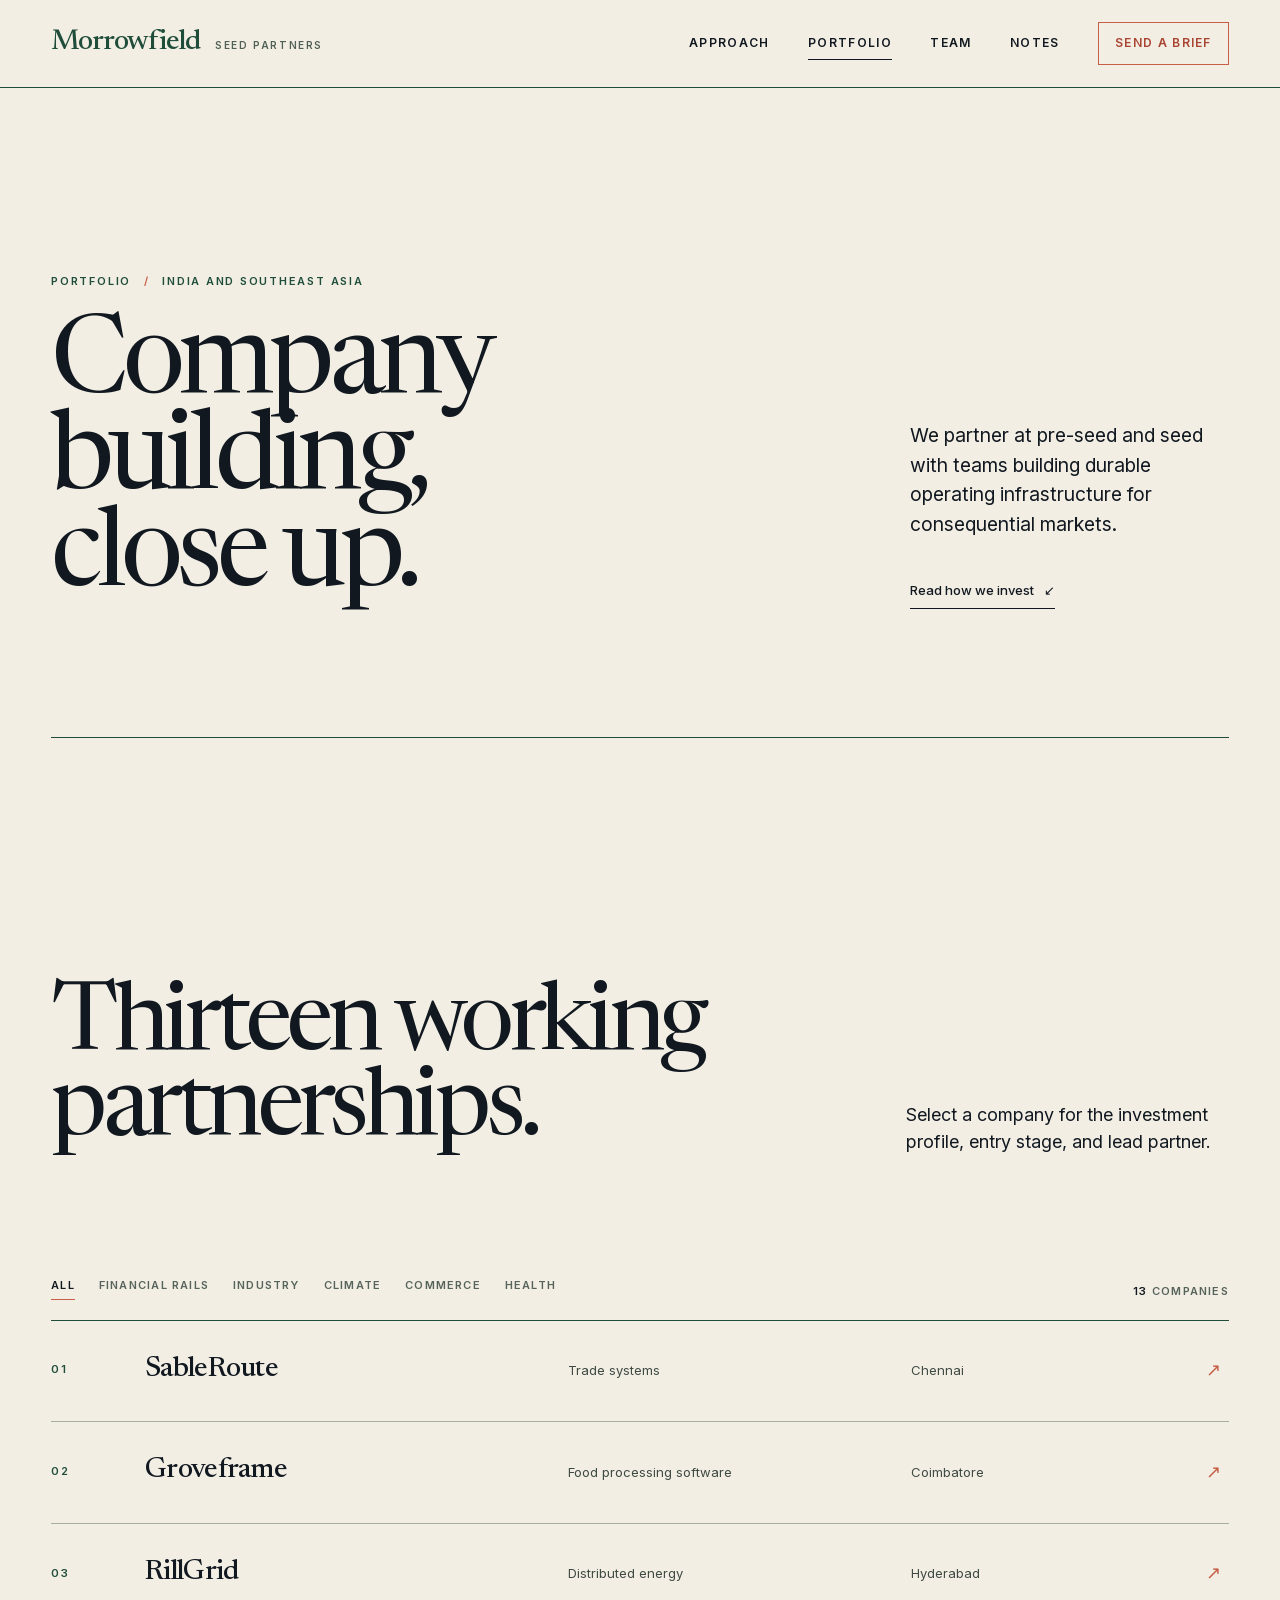
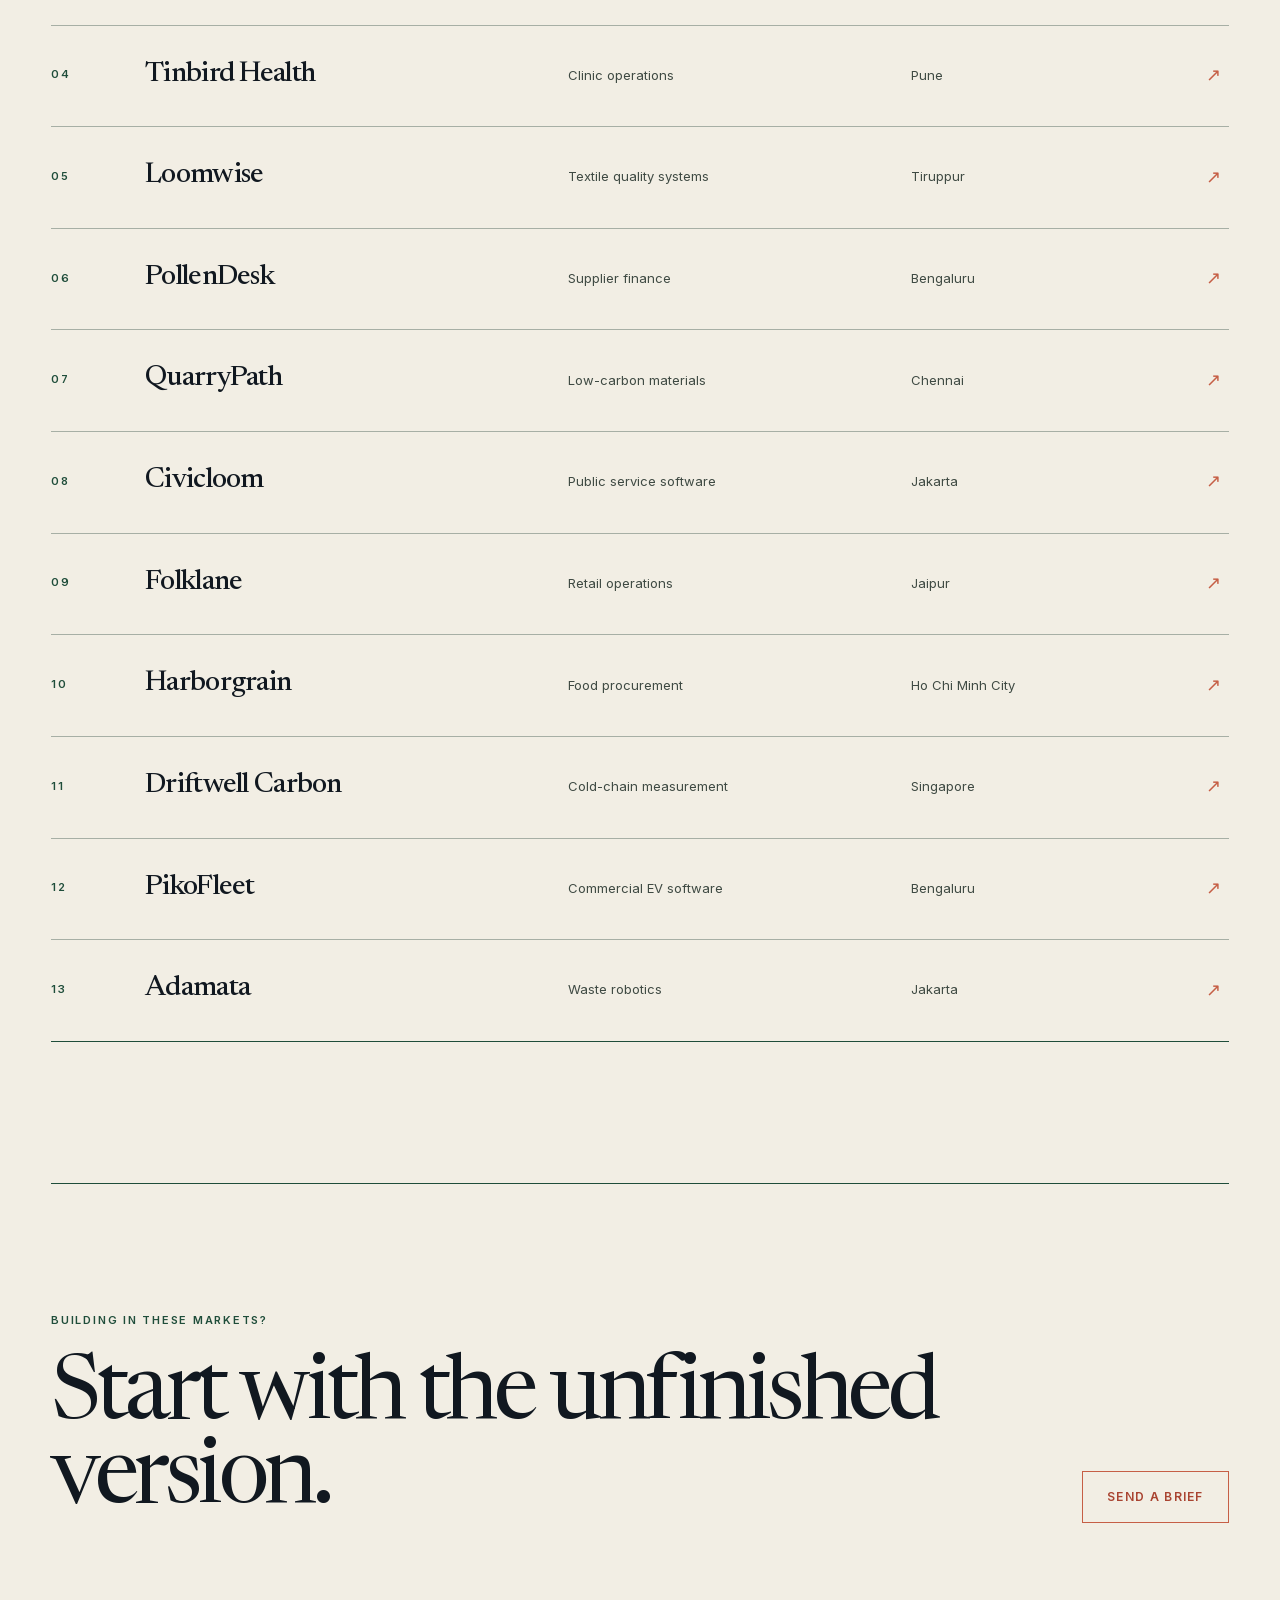
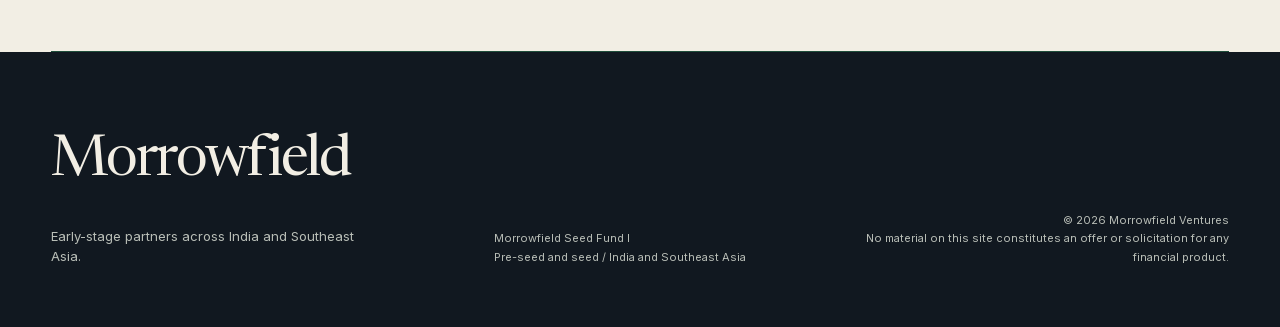
==== portfolio.html @ 4eeafbf9 "Add portfolio directory and working contact flow" ====
<!DOCTYPE html>
<html lang="en">
<head>
  <meta charset="utf-8">
  <meta name="viewport" content="width=device-width, initial-scale=1">
  <meta name="description" content="Meet the companies Morrowfield Ventures partners with across India and Southeast Asia.">
  <meta name="theme-color" content="#f2eee4">
  <meta property="og:title" content="Portfolio / Morrowfield Ventures">
  <meta property="og:description" content="Practical technology companies across India and Southeast Asia.">
  <meta property="og:type" content="website">
  <meta property="og:url" content="https://harrrshall.github.io/morrowfield-ventures/portfolio.html">
  <link rel="canonical" href="https://harrrshall.github.io/morrowfield-ventures/portfolio.html">
  <title>Portfolio / Morrowfield Ventures</title>
  <link rel="icon" href="assets/favicon.svg" type="image/svg+xml">
  <link rel="preload" href="assets/fonts/newsreader-latin.woff2" as="font" type="font/woff2" crossorigin>
  <link rel="preload" href="assets/fonts/inter-latin.woff2" as="font" type="font/woff2" crossorigin>
  <script>document.documentElement.classList.add('js')</script>
  <link rel="stylesheet" href="styles.css">
</head>
<body class="portfolio-page">
  <a class="skip-link" href="#main-content">Skip to content</a>

  <header class="site-header" id="top">
    <a class="brand" href="index.html" aria-label="Morrowfield Ventures, home">
      <span class="brand-name">Morrowfield</span>
      <span class="brand-meta">Seed Partners</span>
    </a>

    <button class="menu-button" type="button" aria-expanded="false" aria-controls="site-nav">
      <span>Menu</span>
      <span class="menu-glyph" aria-hidden="true"><i></i><i></i></span>
    </button>

    <nav class="site-nav" id="site-nav" aria-label="Primary navigation">
      <a href="index.html#approach">Approach</a>
      <a href="portfolio.html" aria-current="page">Portfolio</a>
      <a href="index.html#team">Team</a>
      <a href="index.html#notes">Notes</a>
      <a class="nav-contact" href="index.html#contact">Send a brief</a>
    </nav>
  </header>

  <main id="main-content">
    <section class="portfolio-page-hero" aria-labelledby="portfolio-page-title">
      <div class="portfolio-page-title reveal">
        <p class="eyebrow">Portfolio <span>/</span> India and Southeast Asia</p>
        <h1 id="portfolio-page-title">Company building,<br>close up.</h1>
      </div>
      <div class="portfolio-page-intro reveal">
        <p>We partner at pre-seed and seed with teams building durable operating infrastructure for consequential markets.</p>
        <a class="text-link" href="index.html#approach">Read how we invest <span aria-hidden="true">↙</span></a>
      </div>
    </section>

    <section class="section portfolio portfolio-directory" id="portfolio" aria-labelledby="directory-title">
      <div class="section-index reveal">
        <span>01</span>
        <span>Directory</span>
      </div>

      <div class="portfolio-heading reveal">
        <h2 id="directory-title">Thirteen working partnerships.</h2>
        <p>Select a company for the investment profile, entry stage, and lead partner.</p>
      </div>

      <div class="portfolio-tools reveal">
        <div class="filters" role="group" aria-label="Filter portfolio by sector">
          <button class="filter-button active" type="button" data-filter="all" aria-pressed="true">All</button>
          <button class="filter-button" type="button" data-filter="financial" aria-pressed="false">Financial rails</button>
          <button class="filter-button" type="button" data-filter="industry" aria-pressed="false">Industry</button>
          <button class="filter-button" type="button" data-filter="climate" aria-pressed="false">Climate</button>
          <button class="filter-button" type="button" data-filter="commerce" aria-pressed="false">Commerce</button>
          <button class="filter-button" type="button" data-filter="health" aria-pressed="false">Health</button>
        </div>
        <p class="portfolio-count" aria-live="polite"><span>13</span> companies</p>
      </div>

      <div class="portfolio-ledger">
        <button class="portfolio-row reveal" type="button" data-sector="financial" data-project="sableroute">
          <span class="portfolio-number">01</span><strong>SableRoute</strong><span>Trade systems</span><span>Chennai</span><span aria-hidden="true">↗</span>
        </button>
        <button class="portfolio-row reveal" type="button" data-sector="industry" data-project="groveframe">
          <span class="portfolio-number">02</span><strong>Groveframe</strong><span>Food processing software</span><span>Coimbatore</span><span aria-hidden="true">↗</span>
        </button>
        <button class="portfolio-row reveal" type="button" data-sector="climate" data-project="rillgrid">
          <span class="portfolio-number">03</span><strong>RillGrid</strong><span>Distributed energy</span><span>Hyderabad</span><span aria-hidden="true">↗</span>
        </button>
        <button class="portfolio-row reveal" type="button" data-sector="health" data-project="tinbird">
          <span class="portfolio-number">04</span><strong>Tinbird Health</strong><span>Clinic operations</span><span>Pune</span><span aria-hidden="true">↗</span>
        </button>
        <button class="portfolio-row reveal" type="button" data-sector="industry" data-project="loomwise">
          <span class="portfolio-number">05</span><strong>Loomwise</strong><span>Textile quality systems</span><span>Tiruppur</span><span aria-hidden="true">↗</span>
        </button>
        <button class="portfolio-row reveal" type="button" data-sector="financial" data-project="pollendesk">
          <span class="portfolio-number">06</span><strong>PollenDesk</strong><span>Supplier finance</span><span>Bengaluru</span><span aria-hidden="true">↗</span>
        </button>
        <button class="portfolio-row reveal" type="button" data-sector="climate" data-project="quarrypath">
          <span class="portfolio-number">07</span><strong>QuarryPath</strong><span>Low-carbon materials</span><span>Chennai</span><span aria-hidden="true">↗</span>
        </button>
        <button class="portfolio-row reveal" type="button" data-sector="industry" data-project="civicloom">
          <span class="portfolio-number">08</span><strong>Civicloom</strong><span>Public service software</span><span>Jakarta</span><span aria-hidden="true">↗</span>
        </button>
        <button class="portfolio-row reveal" type="button" data-sector="commerce" data-project="folklane">
          <span class="portfolio-number">09</span><strong>Folklane</strong><span>Retail operations</span><span>Jaipur</span><span aria-hidden="true">↗</span>
        </button>
        <button class="portfolio-row reveal" type="button" data-sector="commerce" data-project="harborgrain">
          <span class="portfolio-number">10</span><strong>Harborgrain</strong><span>Food procurement</span><span>Ho Chi Minh City</span><span aria-hidden="true">↗</span>
        </button>
        <button class="portfolio-row reveal" type="button" data-sector="climate" data-project="driftwell">
          <span class="portfolio-number">11</span><strong>Driftwell Carbon</strong><span>Cold-chain measurement</span><span>Singapore</span><span aria-hidden="true">↗</span>
        </button>
        <button class="portfolio-row reveal" type="button" data-sector="industry" data-project="pikofleet">
          <span class="portfolio-number">12</span><strong>PikoFleet</strong><span>Commercial EV software</span><span>Bengaluru</span><span aria-hidden="true">↗</span>
        </button>
        <button class="portfolio-row reveal" type="button" data-sector="climate" data-project="adamata">
          <span class="portfolio-number">13</span><strong>Adamata</strong><span>Waste robotics</span><span>Jakarta</span><span aria-hidden="true">↗</span>
        </button>
      </div>
    </section>

    <section class="portfolio-page-contact" aria-labelledby="portfolio-contact-title">
      <p class="overline reveal">Building in these markets?</p>
      <div class="portfolio-page-contact-row reveal">
        <h2 id="portfolio-contact-title">Start with the unfinished version.</h2>
        <a class="button button-primary" href="index.html#contact">Send a brief</a>
      </div>
    </section>
  </main>

  <footer class="site-footer">
    <div class="footer-brand">
      <span>Morrowfield</span>
      <p>Early-stage partners across India and Southeast Asia.</p>
    </div>
    <div class="footer-meta">
      <p>Morrowfield Seed Fund I</p>
      <p>Pre-seed and seed / India and Southeast Asia</p>
    </div>
    <div class="footer-legal">
      <p>© <span id="current-year">2026</span> Morrowfield Ventures</p>
      <p>No material on this site constitutes an offer or solicitation for any financial product.</p>
    </div>
  </footer>

  <dialog class="detail-dialog" id="portfolio-dialog" aria-labelledby="dialog-company">
    <div class="dialog-bar">
      <span id="dialog-index">01</span>
      <button class="dialog-close" type="button" aria-label="Close portfolio detail">Close ×</button>
    </div>
    <div class="dialog-body">
      <p class="overline" id="dialog-sector">Trade systems</p>
      <h2 id="dialog-company">SableRoute</h2>
      <p class="dialog-description" id="dialog-description"></p>
      <dl class="dialog-facts">
        <div><dt>Base</dt><dd id="dialog-base"></dd></div>
        <div><dt>First invested</dt><dd id="dialog-year"></dd></div>
        <div><dt>Entry stage</dt><dd id="dialog-stage"></dd></div>
        <div><dt>Partner</dt><dd id="dialog-partner"></dd></div>
      </dl>
      <div class="dialog-actions">
        <a class="button button-secondary" id="dialog-company-link" href="https://www.adamata.co/" target="_blank" rel="noopener" hidden>Visit company website ↗</a>
      </div>
    </div>
  </dialog>

  <script src="script.js"></script>
</body>
</html>
---- styles.css ----
@font-face {
  font-family: "Newsreader";
  src: url("assets/fonts/newsreader-latin.woff2") format("woff2");
  font-style: normal;
  font-weight: 200 800;
  font-display: swap;
}

@font-face {
  font-family: "Inter";
  src: url("assets/fonts/inter-latin.woff2") format("woff2");
  font-style: normal;
  font-weight: 100 900;
  font-display: swap;
}

*,
*::before,
*::after {
  box-sizing: border-box;
}

html {
  scroll-behavior: smooth;
  scroll-padding-top: 98px;
}

body {
  margin: 0;
  overflow-x: hidden;
  background: #f2eee4;
  color: #111820;
  font-family: "Inter", "Helvetica Neue", Arial, sans-serif;
  font-size: 16px;
  line-height: 1.55;
  text-rendering: optimizeLegibility;
  -webkit-font-smoothing: antialiased;
}

body.menu-open {
  overflow: hidden;
}

button,
input,
select,
textarea {
  color: inherit;
  font: inherit;
}

button,
a {
  -webkit-tap-highlight-color: transparent;
}

button {
  border: 0;
}

a {
  color: inherit;
}

img {
  display: block;
  max-width: 100%;
}

figure,
blockquote,
dl,
dd,
p,
h1,
h2,
h3 {
  margin: 0;
}

address {
  font-style: normal;
}

::selection {
  background: #c65f46;
  color: #fffdf7;
}

:focus-visible {
  outline: 2px solid #c65f46;
  outline-offset: 5px;
}

.skip-link {
  position: fixed;
  top: 14px;
  left: 14px;
  z-index: 100;
  padding: 10px 14px;
  background: #111820;
  color: #fffdf7;
  font-size: 13px;
  transform: translateY(-160%);
}

.skip-link:focus {
  transform: translateY(0);
}

.site-header {
  position: sticky;
  top: 0;
  z-index: 30;
  display: flex;
  align-items: center;
  justify-content: space-between;
  min-height: 88px;
  padding: 18px clamp(22px, 4vw, 68px);
  border-bottom: 1px solid #1f4d3a;
  background: #f2eee4;
}

.brand {
  display: inline-flex;
  align-items: baseline;
  gap: 15px;
  text-decoration: none;
}

.brand-name {
  color: #1f4d3a;
  font-family: "Newsreader", Georgia, serif;
  font-size: clamp(25px, 2.25vw, 38px);
  font-weight: 500;
  letter-spacing: -0.035em;
  line-height: 1;
}

.brand-meta {
  color: #516056;
  font-size: 10px;
  font-weight: 600;
  letter-spacing: 0.16em;
  text-transform: uppercase;
}

.site-nav {
  display: flex;
  align-items: center;
  gap: clamp(22px, 3vw, 50px);
}

.site-nav a {
  position: relative;
  padding: 8px 0;
  font-size: 12px;
  font-weight: 600;
  letter-spacing: 0.11em;
  text-decoration: none;
  text-transform: uppercase;
}

.site-nav a::after {
  position: absolute;
  right: 0;
  bottom: 1px;
  left: 0;
  height: 1px;
  background: currentColor;
  content: "";
  transform: scaleX(0);
  transform-origin: right;
  transition: transform 240ms ease;
}

.site-nav a:hover::after,
.site-nav a.active::after,
.site-nav a[aria-current="page"]::after {
  transform: scaleX(1);
  transform-origin: left;
}

.site-nav .nav-contact {
  padding: 11px 16px;
  border: 1px solid #c65f46;
  color: #a94431;
}

.site-nav .nav-contact::after {
  display: none;
}

.site-nav .nav-contact:hover {
  background: #c65f46;
  color: #fffdf7;
}

.menu-button {
  display: none;
  align-items: center;
  gap: 12px;
  padding: 8px 0;
  background: transparent;
  font-size: 11px;
  font-weight: 600;
  letter-spacing: 0.12em;
  text-transform: uppercase;
}

.menu-glyph {
  display: grid;
  gap: 5px;
  width: 24px;
}

.menu-glyph i {
  display: block;
  height: 1px;
  background: #111820;
  transition: transform 200ms ease;
}

main,
.site-footer {
  padding-right: clamp(22px, 4vw, 68px);
  padding-left: clamp(22px, 4vw, 68px);
}

.hero {
  display: grid;
  grid-template-columns: minmax(0, 1.7fr) minmax(290px, 0.7fr);
  gap: 54px clamp(50px, 8vw, 130px);
  padding-top: clamp(70px, 9vw, 145px);
  padding-bottom: clamp(70px, 9vw, 145px);
}

.eyebrow,
.overline {
  color: #1f4d3a;
  font-size: 11px;
  font-weight: 600;
  letter-spacing: 0.16em;
  text-transform: uppercase;
}

.eyebrow span {
  padding: 0 8px;
  color: #c65f46;
}

.hero h1 {
  max-width: 990px;
  margin-top: 28px;
  font-family: "Newsreader", Georgia, serif;
  font-size: clamp(62px, 8.15vw, 132px);
  font-weight: 400;
  letter-spacing: -0.052em;
  line-height: 0.88;
}

.hero-intro {
  max-width: 620px;
  margin-top: 38px;
  font-size: clamp(18px, 1.6vw, 25px);
  line-height: 1.43;
}

.hero-actions {
  display: flex;
  align-items: center;
  gap: 30px;
  margin-top: 42px;
}

.button {
  display: inline-flex;
  min-height: 52px;
  align-items: center;
  justify-content: center;
  padding: 0 24px;
  border: 1px solid #c65f46;
  border-radius: 0;
  background: transparent;
  cursor: pointer;
  font-size: 12px;
  font-weight: 600;
  letter-spacing: 0.11em;
  text-decoration: none;
  text-transform: uppercase;
  transition: background-color 180ms ease, color 180ms ease;
}

.button-primary {
  color: #a94431;
}

.button-primary:hover {
  background: #c65f46;
  color: #fffdf7;
}

.button-secondary {
  border-color: #1f4d3a;
  color: #1f4d3a;
}

.button-secondary:hover {
  background: #1f4d3a;
  color: #fffdf7;
}

.text-link {
  display: inline-flex;
  align-items: center;
  gap: 10px;
  padding: 8px 0;
  border-bottom: 1px solid #111820;
  font-size: 13px;
  font-weight: 500;
  text-decoration: none;
}

.text-link span {
  transition: transform 180ms ease;
}

.text-link:hover span {
  transform: translate(3px, 3px);
}

.hero-facts {
  align-self: stretch;
  padding-left: clamp(26px, 3vw, 50px);
  border-left: 1px solid #76887c;
}

.hero-facts dl {
  display: grid;
  height: 100%;
  min-height: 450px;
}

.hero-facts dl div {
  display: flex;
  flex-direction: column;
  justify-content: center;
  border-bottom: 1px solid #a7afa5;
}

.hero-facts dl div:last-child {
  border-bottom: 0;
}

.hero-facts dt {
  margin-bottom: 12px;
  color: #1f4d3a;
  font-size: 10px;
  font-weight: 600;
  letter-spacing: 0.15em;
  text-transform: uppercase;
}

.hero-facts dd {
  font-size: clamp(18px, 1.4vw, 23px);
  line-height: 1.3;
}

.hero-image {
  grid-column: 1 / -1;
  margin-top: clamp(15px, 3vw, 52px);
}

.hero-image img {
  width: 100%;
  aspect-ratio: 1.885 / 1;
  filter: contrast(1.03);
  object-fit: cover;
}

.hero-image figcaption {
  display: grid;
  grid-template-columns: 1fr 1fr 1fr;
  padding-top: 13px;
  color: #516056;
  font-size: 10px;
  font-weight: 600;
  letter-spacing: 0.13em;
  text-transform: uppercase;
}

.hero-image figcaption span:nth-child(2) {
  text-align: center;
}

.hero-image figcaption span:last-child {
  text-align: right;
}

.fund-strip {
  display: grid;
  grid-template-columns: repeat(4, 1fr);
  border-top: 1px solid #1f4d3a;
  border-bottom: 1px solid #1f4d3a;
}

.stat {
  display: flex;
  min-height: 180px;
  flex-direction: column;
  justify-content: space-between;
  padding: 27px clamp(18px, 2vw, 34px);
  border-right: 1px solid #76887c;
}

.stat:first-child {
  padding-left: 0;
}

.stat:last-child {
  border-right: 0;
}

.stat span {
  color: #516056;
  font-size: 10px;
  font-weight: 600;
  letter-spacing: 0.14em;
  text-transform: uppercase;
}

.stat strong {
  font-family: "Newsreader", Georgia, serif;
  font-size: clamp(38px, 4.2vw, 68px);
  font-weight: 400;
  letter-spacing: -0.04em;
  line-height: 1;
}

.section {
  padding-top: clamp(100px, 11vw, 180px);
  padding-bottom: clamp(100px, 11vw, 180px);
  border-bottom: 1px solid #1f4d3a;
}

.section-index {
  display: grid;
  grid-template-columns: 80px 1fr;
  margin-bottom: clamp(60px, 8vw, 125px);
  color: #1f4d3a;
  font-size: 11px;
  font-weight: 600;
  letter-spacing: 0.16em;
  text-transform: uppercase;
}

.section-heading {
  display: grid;
  grid-template-columns: minmax(0, 1.35fr) minmax(300px, 0.65fr);
  gap: clamp(45px, 8vw, 140px);
}

.section h2 {
  font-family: "Newsreader", Georgia, serif;
  font-size: clamp(54px, 7.3vw, 116px);
  font-weight: 400;
  letter-spacing: -0.05em;
  line-height: 0.91;
}

.section-intro {
  align-self: end;
  max-width: 560px;
  font-size: clamp(17px, 1.5vw, 23px);
  line-height: 1.5;
}

.section-intro p + p {
  margin-top: 24px;
}

.principles {
  display: grid;
  grid-template-columns: repeat(3, 1fr);
  margin-top: clamp(90px, 10vw, 160px);
  border-top: 1px solid #1f4d3a;
}

.principle {
  min-height: 340px;
  padding: 30px clamp(22px, 2.5vw, 42px) 38px;
  border-right: 1px solid #76887c;
}

.principle:first-child {
  padding-left: 0;
}

.principle:last-child {
  border-right: 0;
}

.principle-number {
  color: #c65f46;
  font-family: "Newsreader", Georgia, serif;
  font-size: 32px;
}

.principle h3 {
  margin-top: 80px;
  font-family: "Newsreader", Georgia, serif;
  font-size: clamp(30px, 2.9vw, 47px);
  font-weight: 400;
  letter-spacing: -0.035em;
}

.principle p {
  max-width: 390px;
  margin-top: 20px;
  color: #3f4a43;
  font-size: 15px;
}

.process-wrap {
  display: grid;
  grid-template-columns: minmax(240px, 0.48fr) minmax(0, 1.52fr);
  gap: clamp(45px, 8vw, 140px);
  margin-top: clamp(90px, 10vw, 160px);
}

.process-heading {
  max-width: 330px;
}

.process-heading > p:last-child {
  margin-top: 20px;
  color: #3f4a43;
}

.process-list {
  margin: 0;
  padding: 0;
  list-style: none;
}

.process-list li {
  display: grid;
  grid-template-columns: 55px 0.8fr 1.2fr;
  gap: 20px;
  align-items: baseline;
  padding: 22px 0 25px;
  border-top: 1px solid #76887c;
}

.process-list li:last-child {
  border-bottom: 1px solid #76887c;
}

.process-list li > span {
  color: #c65f46;
  font-size: 11px;
  font-weight: 600;
  letter-spacing: 0.12em;
}

.process-list strong {
  font-size: 15px;
  font-weight: 600;
}

.process-list p {
  color: #3f4a43;
  font-size: 14px;
}

.portfolio-heading,
.notes-heading,
.contact-heading,
.team-heading {
  display: grid;
  grid-template-columns: minmax(0, 1.4fr) minmax(290px, 0.6fr);
  gap: clamp(45px, 8vw, 140px);
}

.portfolio-heading p,
.notes-heading p,
.contact-heading p,
.team-heading p {
  align-self: end;
  max-width: 520px;
  font-size: clamp(17px, 1.4vw, 22px);
  line-height: 1.5;
}

.portfolio-heading-copy {
  align-self: end;
}

.portfolio-heading-copy .text-link {
  width: fit-content;
  margin-top: 24px;
}

.portfolio-tools {
  display: flex;
  align-items: flex-end;
  justify-content: space-between;
  gap: 40px;
  margin-top: clamp(80px, 9vw, 140px);
  padding-bottom: 20px;
  border-bottom: 1px solid #1f4d3a;
}

.filters {
  display: flex;
  flex-wrap: wrap;
  gap: 10px 24px;
}

.filter-button {
  position: relative;
  padding: 6px 0;
  background: transparent;
  color: #56635a;
  cursor: pointer;
  font-size: 11px;
  font-weight: 600;
  letter-spacing: 0.11em;
  text-transform: uppercase;
}

.filter-button::after {
  position: absolute;
  right: 0;
  bottom: 0;
  left: 0;
  height: 1px;
  background: #c65f46;
  content: "";
  transform: scaleX(0);
  transition: transform 180ms ease;
}

.filter-button:hover,
.filter-button.active {
  color: #111820;
}

.filter-button.active::after {
  transform: scaleX(1);
}

.portfolio-count {
  flex: 0 0 auto;
  color: #56635a;
  font-size: 11px;
  font-weight: 600;
  letter-spacing: 0.11em;
  text-transform: uppercase;
}

.portfolio-count span {
  color: #111820;
}

.portfolio-ledger {
  border-bottom: 1px solid #1f4d3a;
}

.portfolio-row {
  display: grid;
  width: 100%;
  grid-template-columns: 70px 1.25fr 1fr 0.8fr 30px;
  gap: 24px;
  align-items: center;
  padding: 27px 8px 29px 0;
  border-bottom: 1px solid #a7afa5;
  background: transparent;
  cursor: pointer;
  text-align: left;
  transition: background-color 160ms ease, padding 160ms ease;
}

.portfolio-row:last-child {
  border-bottom: 0;
}

.portfolio-row:hover {
  padding-right: 18px;
  padding-left: 18px;
  background: #e7e1d5;
}

.portfolio-row[hidden] {
  display: none;
}

.portfolio-number {
  color: #1f4d3a;
  font-size: 11px;
  font-weight: 600;
  letter-spacing: 0.13em;
}

.portfolio-row strong {
  font-family: "Newsreader", Georgia, serif;
  font-size: clamp(25px, 2.25vw, 36px);
  font-weight: 500;
  letter-spacing: -0.025em;
}

.portfolio-row > span:not(.portfolio-number) {
  color: #3f4a43;
  font-size: 13px;
}

.portfolio-row > span:last-child {
  color: #c65f46;
  font-size: 18px;
  text-align: right;
}

.portfolio-support {
  display: grid;
  grid-template-columns: minmax(250px, 0.55fr) minmax(0, 1.45fr);
  gap: clamp(45px, 8vw, 140px);
  margin-top: clamp(90px, 10vw, 160px);
  padding-top: 28px;
  border-top: 1px solid #1f4d3a;
}

.portfolio-support-heading h3 {
  max-width: 520px;
  margin-top: 22px;
  font-family: "Newsreader", Georgia, serif;
  font-size: clamp(32px, 3.5vw, 55px);
  font-weight: 400;
  letter-spacing: -0.04em;
  line-height: 1.04;
}

.portfolio-support-list {
  border-top: 1px solid #76887c;
}

.portfolio-support-list > div {
  display: grid;
  grid-template-columns: minmax(120px, 0.35fr) minmax(0, 1.65fr);
  gap: 30px;
  padding: 21px 0 24px;
  border-bottom: 1px solid #a7afa5;
}

.portfolio-support-list dt {
  color: #1f4d3a;
  font-size: 10px;
  font-weight: 600;
  letter-spacing: 0.12em;
  text-transform: uppercase;
}

.portfolio-support-list dd {
  color: #56635a;
  font-size: 15px;
}

.portfolio-page-hero {
  display: grid;
  grid-template-columns: minmax(0, 1.4fr) minmax(300px, 0.6fr);
  gap: clamp(50px, 9vw, 150px);
  align-items: end;
  min-height: 650px;
  padding-top: clamp(90px, 10vw, 160px);
  padding-bottom: clamp(90px, 10vw, 160px);
  border-bottom: 1px solid #1f4d3a;
}

.portfolio-page-hero h1 {
  margin-top: 28px;
  font-family: "Newsreader", Georgia, serif;
  font-size: clamp(68px, 8.5vw, 134px);
  font-weight: 400;
  letter-spacing: -0.052em;
  line-height: 0.89;
}

.portfolio-page-intro {
  max-width: 500px;
  font-size: clamp(18px, 1.5vw, 23px);
}

.portfolio-page-intro .text-link {
  width: fit-content;
  margin-top: 32px;
  font-size: 13px;
}

.portfolio-directory {
  padding-top: clamp(90px, 10vw, 155px);
}

.portfolio-page-contact {
  padding-top: clamp(90px, 10vw, 150px);
  padding-bottom: clamp(90px, 10vw, 150px);
  border-bottom: 1px solid #1f4d3a;
}

.portfolio-page-contact-row {
  display: flex;
  align-items: flex-end;
  justify-content: space-between;
  gap: 50px;
  margin-top: 26px;
}

.portfolio-page-contact h2 {
  max-width: 900px;
  font-family: "Newsreader", Georgia, serif;
  font-size: clamp(52px, 7vw, 108px);
  font-weight: 400;
  letter-spacing: -0.05em;
  line-height: 0.94;
}

.team-heading h2 {
  color: #f2eee4;
}

.team {
  margin-right: calc(0px - clamp(22px, 4vw, 68px));
  margin-left: calc(0px - clamp(22px, 4vw, 68px));
  padding-right: clamp(22px, 4vw, 68px);
  padding-left: clamp(22px, 4vw, 68px);
  background: #1f4d3a;
  color: #f2eee4;
}

.team .section-index,
.team .overline {
  color: #d7d8c9;
}

.team-heading p {
  color: #d7d8c9;
}

.team-grid {
  display: grid;
  grid-template-columns: repeat(3, 1fr);
  gap: clamp(24px, 3.5vw, 60px);
  margin-top: clamp(90px, 10vw, 160px);
}

.person:nth-child(2) {
  margin-top: 90px;
}

.person:nth-child(3) {
  margin-top: 32px;
}

.person figure {
  overflow: hidden;
  background: #e0dbcf;
}

.person img {
  width: 100%;
  aspect-ratio: 3 / 4;
  filter: contrast(1.02);
  object-fit: cover;
  object-position: center 23%;
  transition: transform 500ms cubic-bezier(0.22, 1, 0.36, 1);
}

.person:hover img {
  transform: scale(1.018);
}

.person-line {
  display: flex;
  align-items: baseline;
  justify-content: space-between;
  margin-top: 23px;
  padding-bottom: 15px;
  border-bottom: 1px solid #83988b;
}

.person-line h3 {
  font-family: "Newsreader", Georgia, serif;
  font-size: clamp(28px, 2.8vw, 45px);
  font-weight: 400;
  letter-spacing: -0.035em;
}

.person-line span {
  color: #d7d8c9;
  font-size: 10px;
  letter-spacing: 0.13em;
}

.person-role {
  margin-top: 15px;
  color: #d7d8c9;
  font-size: 10px;
  font-weight: 600;
  letter-spacing: 0.13em;
  text-transform: uppercase;
}

.person-bio {
  max-width: 430px;
  margin-top: 24px;
  color: #e5e3d8;
  font-size: 14px;
}

.person > a {
  display: inline-block;
  margin-top: 20px;
  color: #f0b09e;
  font-size: 12px;
  text-underline-offset: 4px;
}

.notes-list {
  margin-top: clamp(80px, 9vw, 140px);
  border-top: 1px solid #1f4d3a;
  border-bottom: 1px solid #1f4d3a;
}

.note-row {
  display: grid;
  width: 100%;
  grid-template-columns: 145px 1fr 130px 62px;
  gap: 30px;
  align-items: baseline;
  padding: 31px 8px 34px 0;
  border-bottom: 1px solid #a7afa5;
  background: transparent;
  cursor: pointer;
  text-align: left;
  transition: background-color 160ms ease, padding 160ms ease;
}

.note-row:last-child {
  border-bottom: 0;
}

.note-row:hover {
  padding-right: 18px;
  padding-left: 18px;
  background: #e7e1d5;
}

.note-row > span:first-child,
.note-row time,
.note-row > span:last-child {
  color: #56635a;
  font-size: 10px;
  font-weight: 600;
  letter-spacing: 0.11em;
  text-transform: uppercase;
}

.note-row strong {
  font-family: "Newsreader", Georgia, serif;
  font-size: clamp(25px, 2.7vw, 43px);
  font-weight: 400;
  letter-spacing: -0.035em;
}

.note-row > span:last-child {
  color: #a94431;
  text-align: right;
}

.contact-heading h2 {
  max-width: 900px;
}

.contact-layout {
  display: grid;
  grid-template-columns: minmax(0, 1.45fr) minmax(270px, 0.55fr);
  gap: clamp(55px, 10vw, 165px);
  margin-top: clamp(90px, 10vw, 160px);
}

.brief-form {
  border-top: 1px solid #1f4d3a;
}

.form-row {
  display: grid;
  grid-template-columns: minmax(120px, 0.35fr) minmax(0, 1.65fr);
  gap: 30px;
  align-items: baseline;
  padding: 22px 0;
  border-bottom: 1px solid #a7afa5;
}

.form-row label {
  color: #1f4d3a;
  font-size: 10px;
  font-weight: 600;
  letter-spacing: 0.13em;
  text-transform: uppercase;
}

.form-row input,
.form-row select,
.form-row textarea {
  width: 100%;
  padding: 6px 2px;
  border: 0;
  border-radius: 0;
  outline: 0;
  background: transparent;
  font-size: 16px;
}

.form-row textarea {
  min-height: 150px;
  resize: vertical;
}

.form-row input:focus,
.form-row select:focus,
.form-row textarea:focus {
  box-shadow: 0 2px 0 #c65f46;
}

.form-split {
  display: grid;
  grid-template-columns: 1fr 1fr;
  gap: 35px;
}

.form-footer {
  display: flex;
  align-items: center;
  justify-content: space-between;
  gap: 30px;
  padding-top: 30px;
}

.form-footer p {
  max-width: 380px;
  color: #56635a;
  font-size: 12px;
}

.form-status {
  min-height: 24px;
  margin-top: 24px;
  color: #1f4d3a;
  font-size: 14px;
  font-weight: 500;
}

.contact-details {
  display: grid;
  align-content: start;
  gap: 42px;
  padding-left: clamp(25px, 3vw, 48px);
  border-left: 1px solid #76887c;
}

.contact-details > div {
  display: flex;
  flex-direction: column;
  gap: 8px;
}

.contact-details a,
.contact-details address {
  font-size: 14px;
  line-height: 1.65;
}

.contact-details a {
  text-underline-offset: 4px;
}

.site-footer {
  display: grid;
  grid-template-columns: 1fr 0.75fr 1fr;
  gap: 55px;
  padding-top: 65px;
  padding-bottom: 60px;
  background: #111820;
  color: #f2eee4;
}

.footer-brand > span {
  font-family: "Newsreader", Georgia, serif;
  font-size: clamp(38px, 4.5vw, 72px);
  letter-spacing: -0.04em;
}

.footer-brand p {
  max-width: 330px;
  margin-top: 20px;
  color: #b9beb7;
  font-size: 13px;
}

.footer-meta,
.footer-legal {
  align-self: end;
  color: #b9beb7;
  font-size: 11px;
  line-height: 1.7;
}

.footer-legal {
  text-align: right;
}

.detail-dialog {
  width: min(720px, calc(100vw - 32px));
  max-height: min(850px, calc(100vh - 32px));
  margin: auto;
  padding: 0;
  border: 1px solid #1f4d3a;
  border-radius: 0;
  background: #f2eee4;
  color: #111820;
  box-shadow: none;
}

.detail-dialog::backdrop {
  background: rgba(17, 24, 32, 0.72);
}

.dialog-bar {
  display: flex;
  align-items: center;
  justify-content: space-between;
  padding: 18px 24px;
  border-bottom: 1px solid #1f4d3a;
  color: #1f4d3a;
  font-size: 10px;
  font-weight: 600;
  letter-spacing: 0.13em;
  text-transform: uppercase;
}

.dialog-close {
  padding: 5px;
  background: transparent;
  cursor: pointer;
  font-size: 10px;
  font-weight: 600;
  letter-spacing: 0.1em;
  text-transform: uppercase;
}

.dialog-body {
  padding: clamp(35px, 6vw, 70px);
}

.dialog-body h2 {
  margin-top: 22px;
  font-family: "Newsreader", Georgia, serif;
  font-size: clamp(54px, 8vw, 92px);
  font-weight: 400;
  letter-spacing: -0.05em;
  line-height: 0.95;
}

.dialog-description {
  max-width: 560px;
  margin-top: 28px;
  font-size: clamp(17px, 2.2vw, 21px);
  line-height: 1.5;
}

.dialog-facts {
  display: grid;
  grid-template-columns: 1fr 1fr;
  margin-top: 55px;
  border-top: 1px solid #76887c;
  border-bottom: 1px solid #76887c;
}

.dialog-facts div {
  padding: 20px 0;
  border-bottom: 1px solid #a7afa5;
}

.dialog-facts div:nth-child(odd) {
  border-right: 1px solid #a7afa5;
}

.dialog-facts div:nth-child(even) {
  padding-left: 25px;
}

.dialog-facts div:nth-last-child(-n + 2) {
  border-bottom: 0;
}

.dialog-facts dt {
  color: #56635a;
  font-size: 9px;
  font-weight: 600;
  letter-spacing: 0.12em;
  text-transform: uppercase;
}

.dialog-facts dd {
  margin-top: 7px;
  font-size: 14px;
}

.dialog-actions {
  display: flex;
  flex-wrap: wrap;
  justify-content: flex-end;
  gap: 12px;
  margin-top: 28px;
}

.note-dialog {
  width: min(850px, calc(100vw - 32px));
}

.note-dialog .dialog-body h2 {
  max-width: 690px;
  font-size: clamp(48px, 6vw, 76px);
}

.note-copy {
  max-width: 660px;
  margin-top: 42px;
  font-family: "Newsreader", Georgia, serif;
  font-size: clamp(19px, 2.2vw, 24px);
  line-height: 1.55;
}

.note-copy p + p {
  margin-top: 24px;
}

.js .reveal {
  opacity: 0;
  transform: translateY(14px);
  transition: opacity 520ms ease, transform 520ms cubic-bezier(0.22, 1, 0.36, 1);
}

.js .reveal.revealed {
  opacity: 1;
  transform: translateY(0);
}

@media (max-width: 1100px) {
  .brand-meta {
    display: none;
  }

  .hero {
    grid-template-columns: minmax(0, 1.3fr) minmax(270px, 0.7fr);
    gap: 45px;
  }

  .hero h1 {
    font-size: clamp(65px, 9vw, 94px);
  }

  .section-heading,
  .portfolio-heading,
  .notes-heading,
  .contact-heading,
  .team-heading {
    grid-template-columns: minmax(0, 1.15fr) minmax(280px, 0.85fr);
    gap: 55px;
  }

  .process-wrap {
    gap: 55px;
  }

  .portfolio-row {
    grid-template-columns: 55px 1.2fr 1fr 0.8fr 24px;
    gap: 15px;
  }

  .contact-layout {
    gap: 60px;
  }
}

@media (max-width: 900px) {
  html {
    scroll-padding-top: 78px;
  }

  .site-header {
    min-height: 76px;
  }

  .menu-button {
    display: inline-flex;
  }

  .site-nav {
    position: fixed;
    top: 76px;
    right: 0;
    bottom: 0;
    left: 0;
    z-index: 25;
    display: flex;
    flex-direction: column;
    align-items: stretch;
    gap: 0;
    padding: 30px 22px 45px;
    background: #1f4d3a;
    color: #f2eee4;
    opacity: 0;
    pointer-events: none;
    transform: translateY(-12px);
    transition: opacity 200ms ease, transform 200ms ease;
  }

  .menu-open .site-nav {
    opacity: 1;
    pointer-events: auto;
    transform: translateY(0);
  }

  .site-nav a {
    padding: 18px 0;
    border-bottom: 1px solid #83988b;
    font-family: "Newsreader", Georgia, serif;
    font-size: 36px;
    font-weight: 400;
    letter-spacing: -0.02em;
    text-transform: none;
  }

  .site-nav .nav-contact {
    margin-top: auto;
    padding: 17px 20px;
    border: 1px solid #f0b09e;
    color: #f0b09e;
    font-family: "Inter", Arial, sans-serif;
    font-size: 11px;
    font-weight: 600;
    letter-spacing: 0.12em;
    text-align: center;
    text-transform: uppercase;
  }

  .menu-open .menu-glyph i:first-child {
    transform: translateY(3px) rotate(45deg);
  }

  .menu-open .menu-glyph i:last-child {
    transform: translateY(-3px) rotate(-45deg);
  }

  .hero {
    grid-template-columns: 1fr;
  }

  .hero-facts {
    padding-left: 0;
    border-top: 1px solid #76887c;
    border-left: 0;
  }

  .hero-facts dl {
    grid-template-columns: 1fr 1fr;
    min-height: 0;
  }

  .hero-facts dl div {
    min-height: 140px;
    padding: 18px 22px;
  }

  .hero-facts dl div:nth-child(odd) {
    padding-left: 0;
    border-right: 1px solid #a7afa5;
  }

  .hero-facts dl div:nth-last-child(-n + 2) {
    border-bottom: 0;
  }

  .section-heading,
  .portfolio-heading,
  .notes-heading,
  .contact-heading,
  .team-heading {
    grid-template-columns: 1fr;
  }

  .section-intro,
  .portfolio-heading p,
  .notes-heading p,
  .contact-heading p,
  .team-heading p {
    max-width: 620px;
  }

  .principles {
    grid-template-columns: 1fr;
  }

  .principle,
  .principle:first-child {
    min-height: 0;
    padding: 30px 0 42px;
    border-right: 0;
    border-bottom: 1px solid #a7afa5;
  }

  .principle h3 {
    margin-top: 45px;
  }

  .process-wrap {
    grid-template-columns: 1fr;
  }

  .portfolio-row {
    grid-template-columns: 42px 1.35fr 1fr 24px;
  }

  .portfolio-row > span:nth-child(4) {
    display: none;
  }

  .portfolio-support,
  .portfolio-page-hero {
    grid-template-columns: 1fr;
    gap: 50px;
  }

  .portfolio-page-hero {
    min-height: 0;
  }

  .team-grid {
    gap: 24px;
  }

  .person:nth-child(2) {
    margin-top: 55px;
  }

  .note-row {
    grid-template-columns: 115px 1fr 90px;
    gap: 20px;
  }

  .note-row > span:last-child {
    display: none;
  }

  .contact-layout {
    grid-template-columns: 1fr;
  }

  .contact-details {
    grid-template-columns: 1fr 1fr;
    padding-top: 35px;
    padding-left: 0;
    border-top: 1px solid #76887c;
    border-left: 0;
  }

  .site-footer {
    grid-template-columns: 1fr 1fr;
  }

  .footer-brand {
    grid-column: 1 / -1;
  }
}

@media (max-width: 650px) {
  .site-header {
    min-height: 70px;
    padding-top: 14px;
    padding-bottom: 14px;
  }

  .site-nav {
    top: 70px;
  }

  .brand-name {
    font-size: 27px;
  }

  .hero {
    gap: 55px;
    padding-top: 72px;
  }

  .hero h1 {
    margin-top: 24px;
    font-size: clamp(56px, 17vw, 76px);
    line-height: 0.92;
  }

  .hero-intro {
    margin-top: 28px;
    font-size: 18px;
  }

  .hero-actions {
    align-items: stretch;
    flex-direction: column;
    gap: 17px;
  }

  .hero-actions .button {
    align-self: flex-start;
  }

  .hero-actions .text-link {
    align-self: flex-start;
  }

  .hero-facts dl {
    grid-template-columns: 1fr;
  }

  .hero-facts dl div,
  .hero-facts dl div:nth-child(odd) {
    min-height: 115px;
    padding-right: 0;
    padding-left: 0;
    border-right: 0;
    border-bottom: 1px solid #a7afa5;
  }

  .hero-facts dl div:nth-last-child(2) {
    border-bottom: 1px solid #a7afa5;
  }

  .hero-image img {
    aspect-ratio: 4 / 3;
  }

  .hero-image figcaption {
    grid-template-columns: 1fr 1fr;
  }

  .hero-image figcaption span:nth-child(2) {
    text-align: right;
  }

  .hero-image figcaption span:last-child {
    display: none;
  }

  .fund-strip {
    grid-template-columns: 1fr 1fr;
  }

  .stat,
  .stat:first-child {
    min-height: 125px;
    padding: 20px;
    border-bottom: 1px solid #76887c;
  }

  .stat:nth-child(odd) {
    padding-left: 0;
  }

  .stat:nth-child(even) {
    border-right: 0;
  }

  .stat:nth-last-child(-n + 2) {
    border-bottom: 0;
  }

  .stat strong {
    font-size: clamp(27px, 7.2vw, 34px);
  }

  .section-index {
    grid-template-columns: 45px 1fr;
    margin-bottom: 58px;
  }

  .section h2 {
    font-size: clamp(50px, 15vw, 70px);
    line-height: 0.94;
  }

  .section-heading,
  .portfolio-heading,
  .notes-heading,
  .contact-heading,
  .team-heading {
    gap: 35px;
  }

  .process-list li {
    grid-template-columns: 40px 1fr;
  }

  .process-list p {
    grid-column: 2;
  }

  .portfolio-tools {
    align-items: flex-start;
    flex-direction: column;
    gap: 22px;
  }

  .filters {
    gap: 9px 19px;
  }

  .portfolio-row {
    grid-template-columns: 36px 1fr 23px;
    gap: 12px;
    padding: 22px 0;
  }

  .portfolio-row > span:nth-child(3),
  .portfolio-row > span:nth-child(4) {
    display: none;
  }

  .portfolio-row:hover {
    padding-right: 8px;
    padding-left: 8px;
  }

  .portfolio-row strong {
    font-size: 28px;
  }

  .portfolio-support {
    grid-template-columns: 1fr;
  }

  .portfolio-support-list > div {
    grid-template-columns: 1fr;
    gap: 8px;
  }

  .portfolio-page-hero h1 {
    font-size: clamp(58px, 17vw, 78px);
  }

  .portfolio-page-contact-row {
    align-items: flex-start;
    flex-direction: column;
  }

  .team-grid {
    grid-template-columns: 1fr;
    gap: 65px;
  }

  .person,
  .person:nth-child(2),
  .person:nth-child(3) {
    margin-top: 0;
  }

  .person figure {
    max-height: 620px;
  }

  .note-row {
    grid-template-columns: 1fr 80px;
    gap: 18px;
    padding: 24px 0 27px;
  }

  .note-row > span:first-child {
    grid-column: 1 / -1;
  }

  .note-row:hover {
    padding-right: 8px;
    padding-left: 8px;
  }

  .note-row strong {
    font-size: 29px;
    line-height: 1.05;
  }

  .form-split {
    grid-template-columns: 1fr;
    gap: 0;
  }

  .form-row {
    grid-template-columns: 1fr;
    gap: 7px;
  }

  .form-footer {
    align-items: stretch;
    flex-direction: column;
  }

  .form-footer .button {
    align-self: flex-start;
  }

  .contact-details {
    grid-template-columns: 1fr;
  }

  .site-footer {
    grid-template-columns: 1fr;
    gap: 45px;
  }

  .footer-brand {
    grid-column: auto;
  }

  .footer-meta,
  .footer-legal {
    text-align: left;
  }

  .dialog-body {
    padding: 34px 24px 42px;
  }

  .dialog-body h2 {
    font-size: 54px;
  }

  .dialog-facts {
    grid-template-columns: 1fr;
  }

  .dialog-facts div,
  .dialog-facts div:nth-child(odd),
  .dialog-facts div:nth-child(even),
  .dialog-facts div:nth-last-child(2) {
    padding: 17px 0;
    border-right: 0;
    border-bottom: 1px solid #a7afa5;
  }

  .dialog-facts div:last-child {
    border-bottom: 0;
  }
}

@media (prefers-reduced-motion: reduce) {
  html {
    scroll-behavior: auto;
  }

  *,
  *::before,
  *::after {
    scroll-behavior: auto;
    transition-duration: 0.01ms !important;
    animation-duration: 0.01ms !important;
    animation-iteration-count: 1 !important;
  }
}
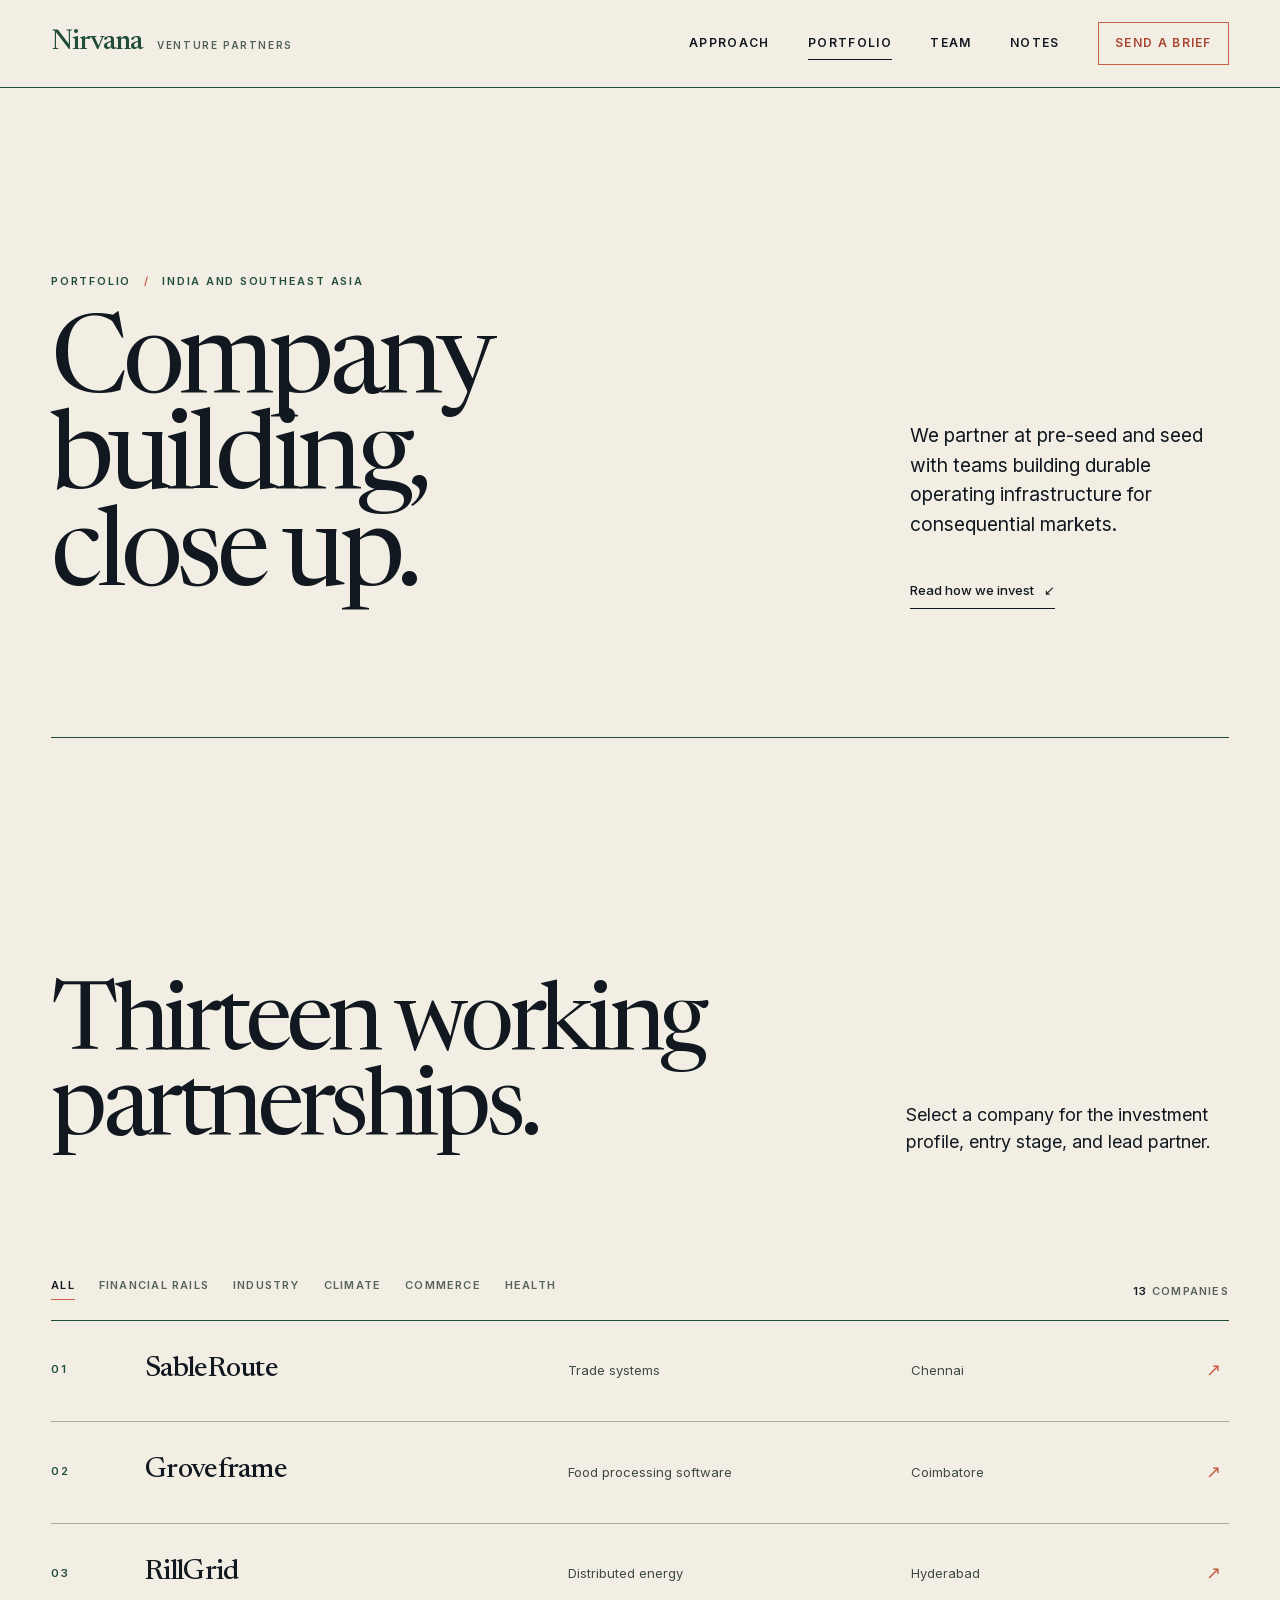
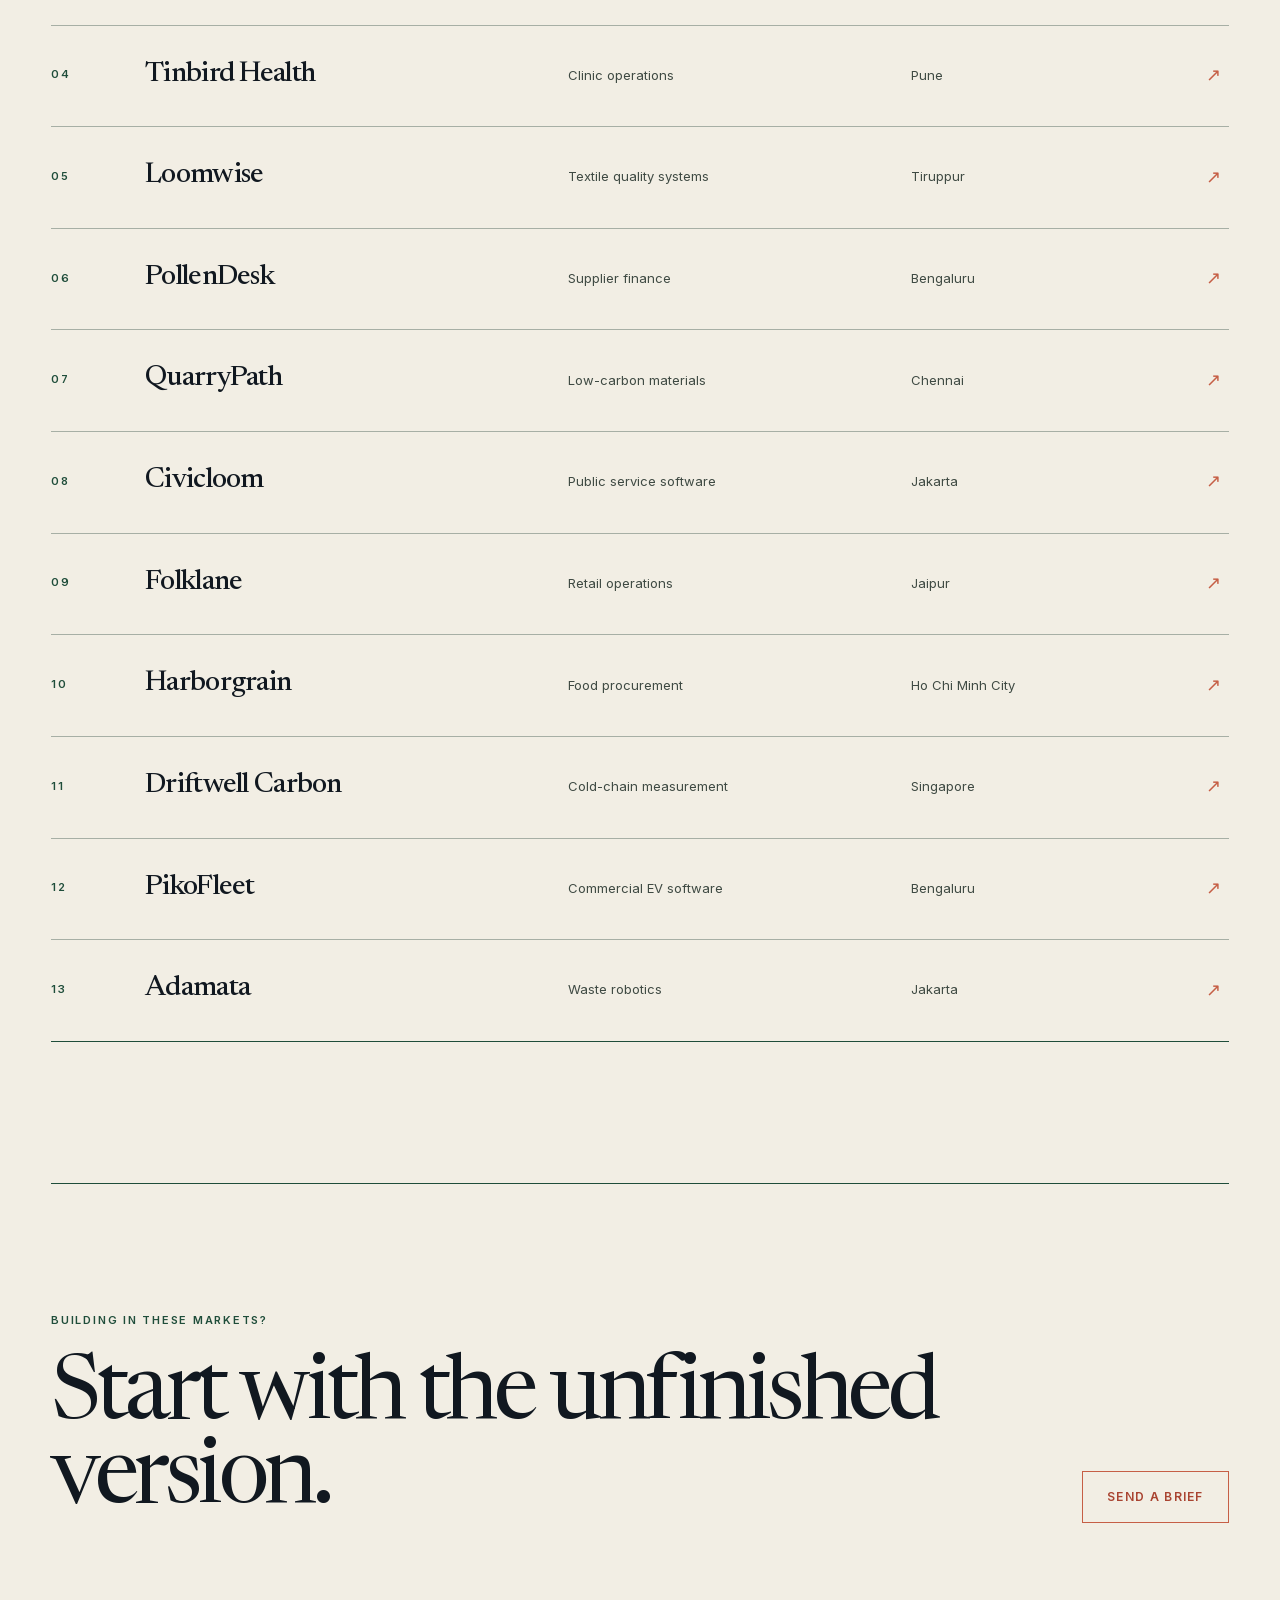
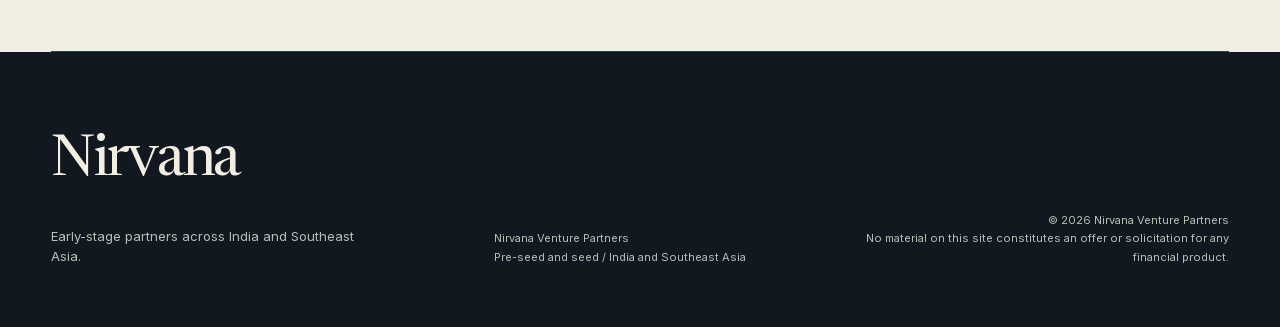
==== commit b1360ea0: "Rename firm to Nirvana Venture Partners" ====
--- a/portfolio.html
+++ b/portfolio.html
@@ -3,14 +3,20 @@
 <head>
   <meta charset="utf-8">
   <meta name="viewport" content="width=device-width, initial-scale=1">
-  <meta name="description" content="Meet the companies Morrowfield Ventures partners with across India and Southeast Asia.">
+  <meta name="description" content="Meet the companies Nirvana Venture Partners works with across India and Southeast Asia.">
   <meta name="theme-color" content="#f2eee4">
-  <meta property="og:title" content="Portfolio / Morrowfield Ventures">
+  <meta property="og:title" content="Portfolio / Nirvana Venture Partners">
   <meta property="og:description" content="Practical technology companies across India and Southeast Asia.">
   <meta property="og:type" content="website">
   <meta property="og:url" content="https://harrrshall.github.io/morrowfield-ventures/portfolio.html">
+  <meta property="og:site_name" content="Nirvana Venture Partners">
+  <meta property="og:image" content="https://harrrshall.github.io/morrowfield-ventures/assets/images/founder-at-work.jpg">
+  <meta property="og:image:width" content="1722">
+  <meta property="og:image:height" content="913">
+  <meta property="og:image:alt" content="A product founder reviewing drawings at a workshop table">
+  <meta name="twitter:card" content="summary_large_image">
   <link rel="canonical" href="https://harrrshall.github.io/morrowfield-ventures/portfolio.html">
-  <title>Portfolio / Morrowfield Ventures</title>
+  <title>Portfolio / Nirvana Venture Partners</title>
   <link rel="icon" href="assets/favicon.svg" type="image/svg+xml">
   <link rel="preload" href="assets/fonts/newsreader-latin.woff2" as="font" type="font/woff2" crossorigin>
   <link rel="preload" href="assets/fonts/inter-latin.woff2" as="font" type="font/woff2" crossorigin>
@@ -21,9 +27,9 @@
   <a class="skip-link" href="#main-content">Skip to content</a>
 
   <header class="site-header" id="top">
-    <a class="brand" href="index.html" aria-label="Morrowfield Ventures, home">
-      <span class="brand-name">Morrowfield</span>
-      <span class="brand-meta">Seed Partners</span>
+    <a class="brand" href="index.html" aria-label="Nirvana Venture Partners, home">
+      <span class="brand-name">Nirvana</span>
+      <span class="brand-meta">Venture Partners</span>
     </a>
 
     <button class="menu-button" type="button" aria-expanded="false" aria-controls="site-nav">
@@ -129,15 +135,15 @@
 
   <footer class="site-footer">
     <div class="footer-brand">
-      <span>Morrowfield</span>
+      <span>Nirvana</span>
       <p>Early-stage partners across India and Southeast Asia.</p>
     </div>
     <div class="footer-meta">
-      <p>Morrowfield Seed Fund I</p>
+      <p>Nirvana Venture Partners</p>
       <p>Pre-seed and seed / India and Southeast Asia</p>
     </div>
     <div class="footer-legal">
-      <p>© <span id="current-year">2026</span> Morrowfield Ventures</p>
+      <p>© <span id="current-year">2026</span> Nirvana Venture Partners</p>
       <p>No material on this site constitutes an offer or solicitation for any financial product.</p>
     </div>
   </footer>
--- a/styles.css
+++ b/styles.css
@@ -83,7 +83,7 @@
 }
 
 ::selection {
-  background: #c65f46;
+  background: #a94431;
   color: #fffdf7;
 }
 
@@ -192,7 +192,7 @@
 }
 
 .site-nav .nav-contact:hover {
-  background: #c65f46;
+  background: #a94431;
   color: #fffdf7;
 }
 
@@ -296,7 +296,7 @@
 }
 
 .button-primary:hover {
-  background: #c65f46;
+  background: #a94431;
   color: #fffdf7;
 }
 
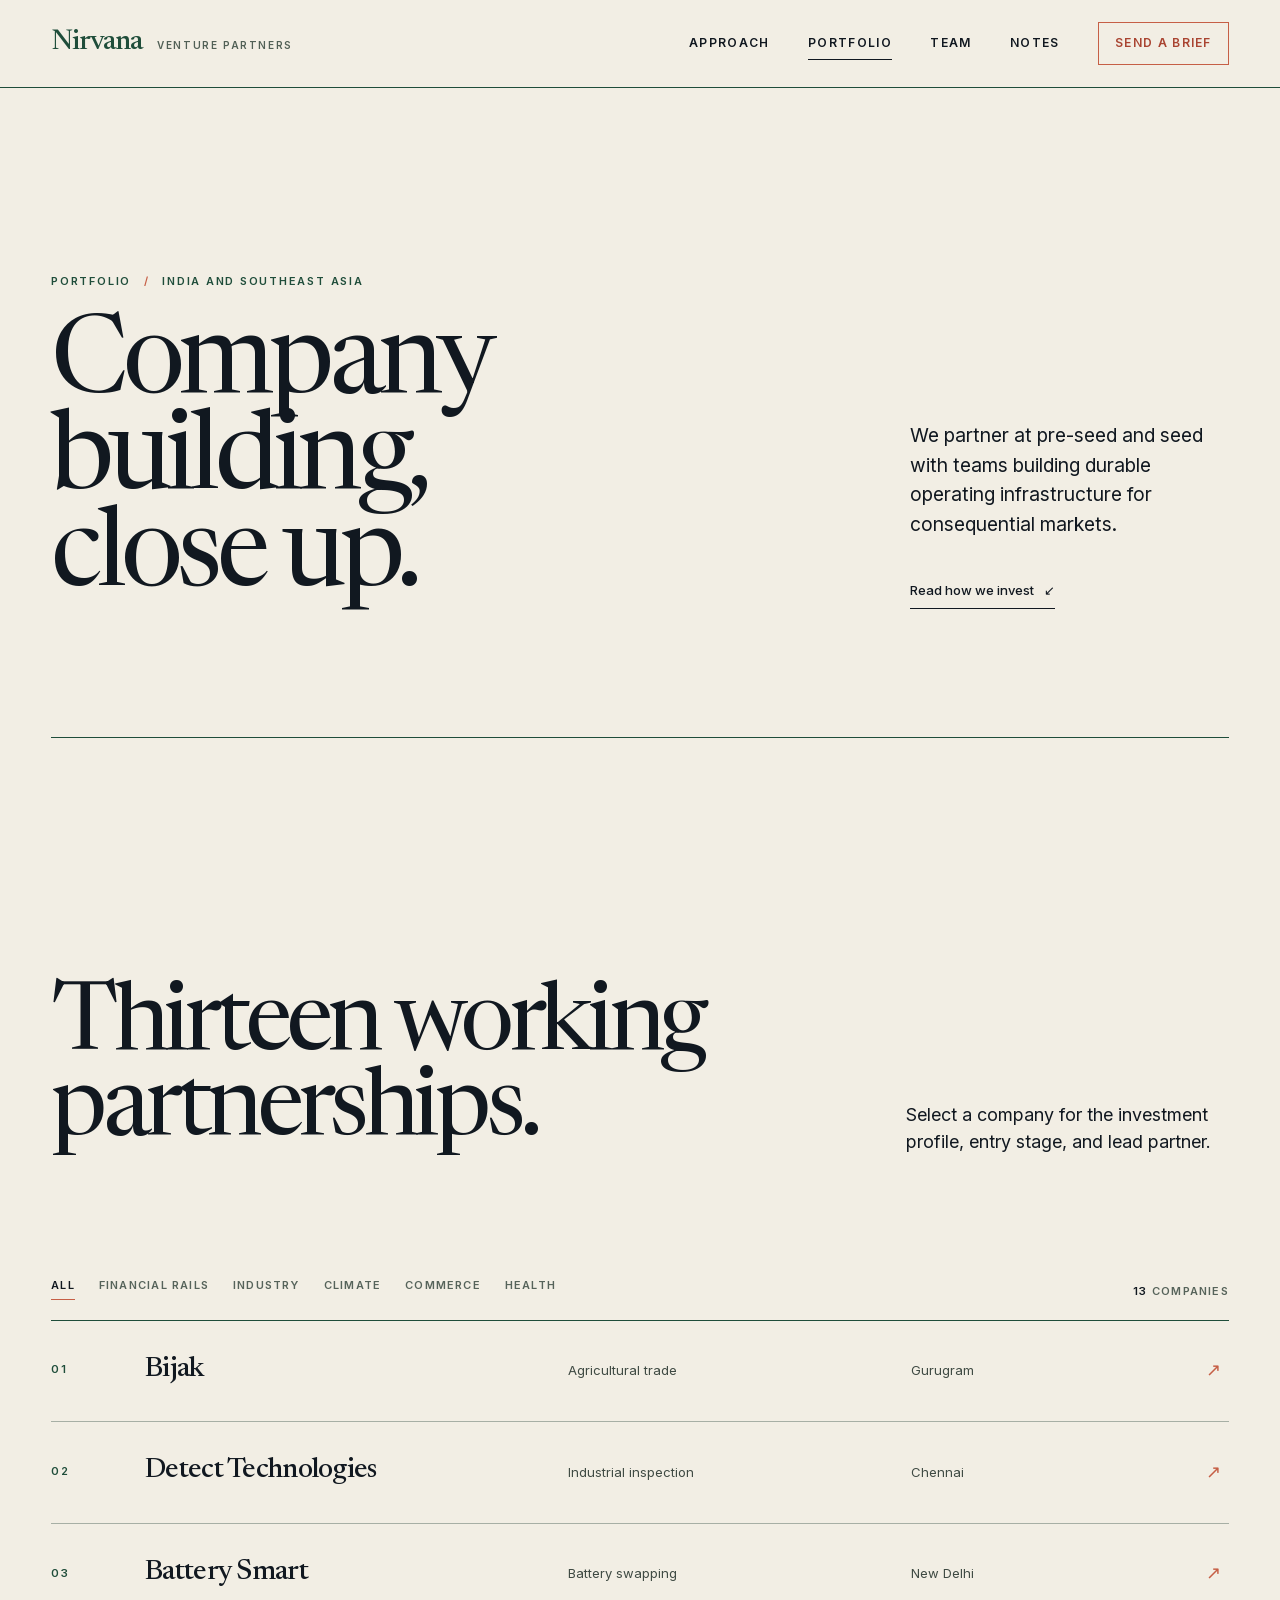
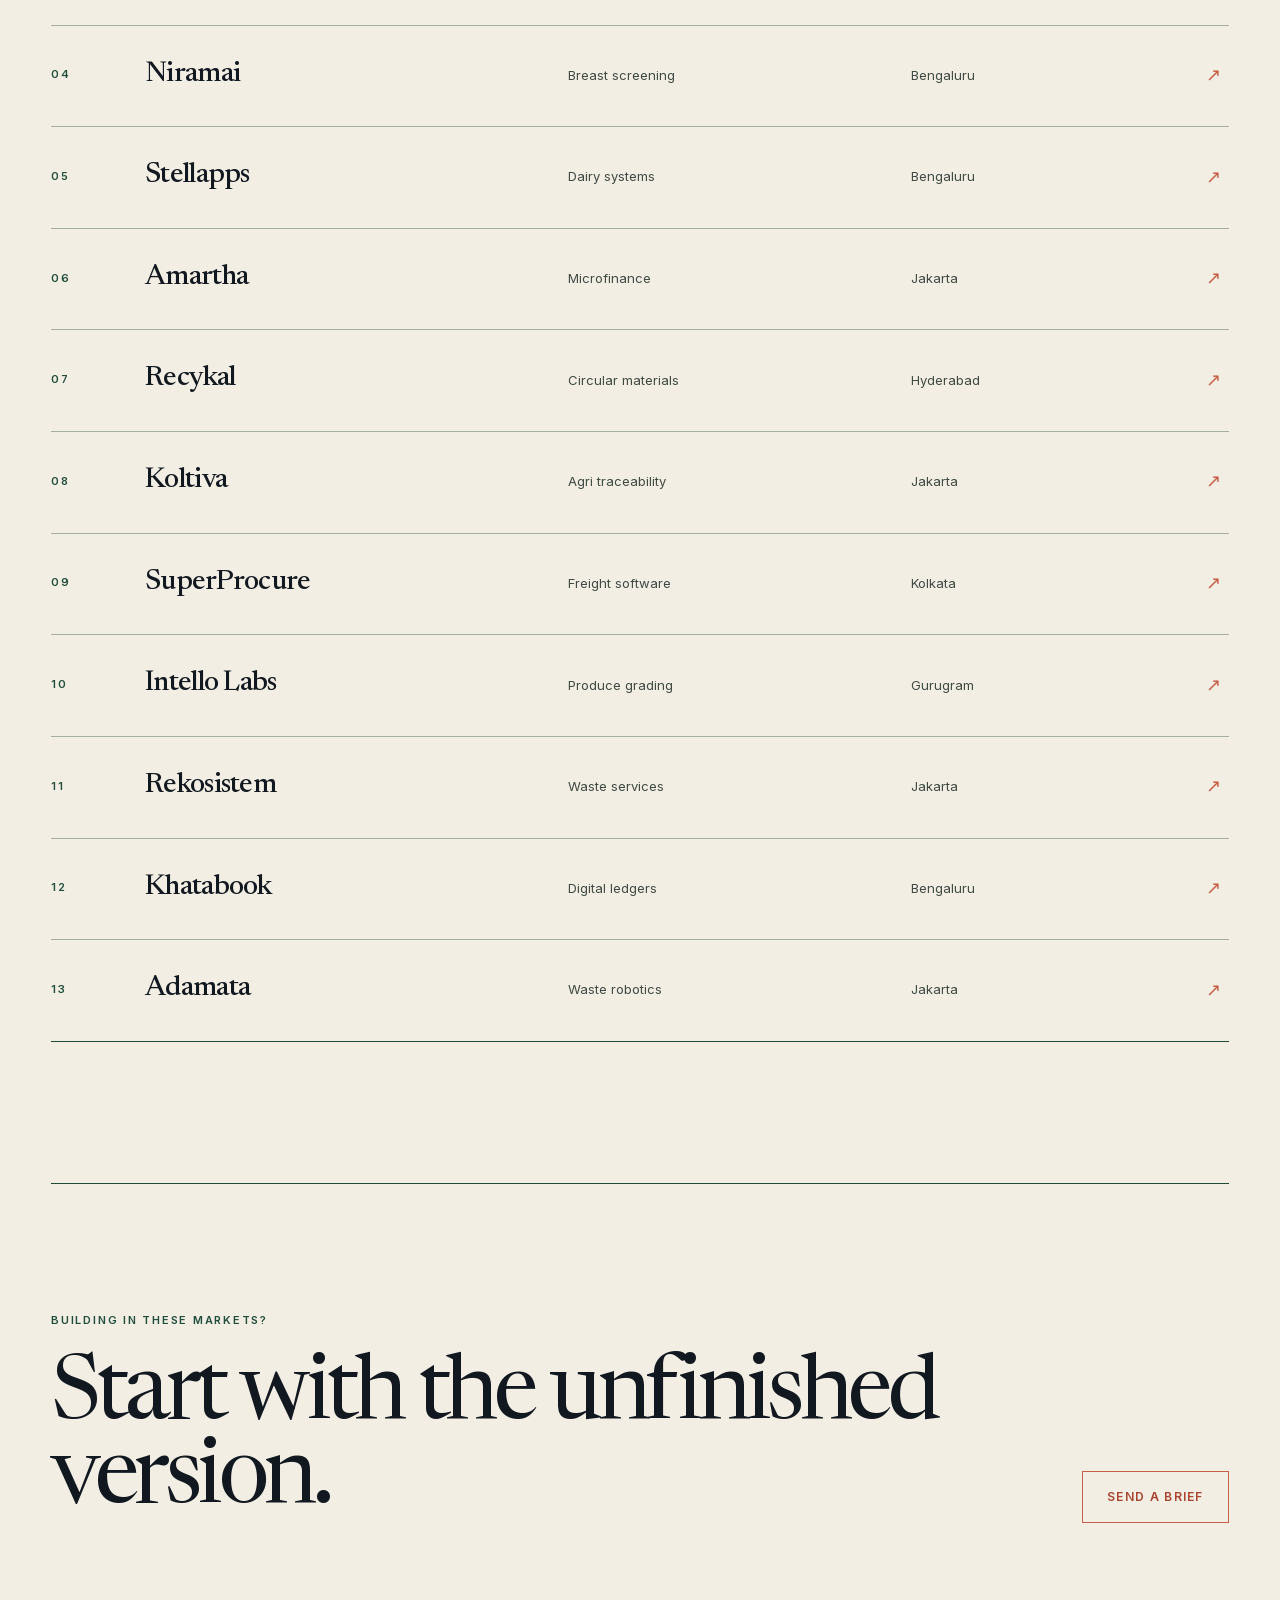
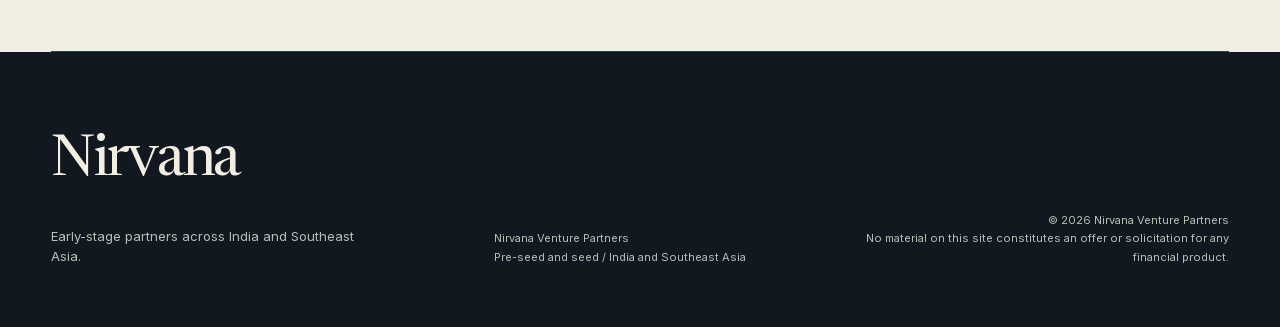
==== commit d79bb34d: "Replace fictional portfolio companies with real firms and official sites, and refresh the documentar" ====
--- a/portfolio.html
+++ b/portfolio.html
@@ -8,14 +8,14 @@
   <meta property="og:title" content="Portfolio / Nirvana Venture Partners">
   <meta property="og:description" content="Practical technology companies across India and Southeast Asia.">
   <meta property="og:type" content="website">
-  <meta property="og:url" content="https://harrrshall.github.io/morrowfield-ventures/portfolio.html">
+  <meta property="og:url" content="https://nirvanavp.com/portfolio.html">
   <meta property="og:site_name" content="Nirvana Venture Partners">
-  <meta property="og:image" content="https://harrrshall.github.io/morrowfield-ventures/assets/images/founder-at-work.jpg">
-  <meta property="og:image:width" content="1722">
-  <meta property="og:image:height" content="913">
-  <meta property="og:image:alt" content="A product founder reviewing drawings at a workshop table">
+  <meta property="og:image" content="https://nirvanavp.com/assets/images/yarn-mill-floor.jpg">
+  <meta property="og:image:width" content="2200">
+  <meta property="og:image:height" content="1167">
+  <meta property="og:image:alt" content="A mill worker guiding yarn through spinning machinery on a factory floor">
   <meta name="twitter:card" content="summary_large_image">
-  <link rel="canonical" href="https://harrrshall.github.io/morrowfield-ventures/portfolio.html">
+  <link rel="canonical" href="https://nirvanavp.com/portfolio.html">
   <title>Portfolio / Nirvana Venture Partners</title>
   <link rel="icon" href="assets/favicon.svg" type="image/svg+xml">
   <link rel="preload" href="assets/fonts/newsreader-latin.woff2" as="font" type="font/woff2" crossorigin>
@@ -82,41 +82,41 @@
       </div>
 
       <div class="portfolio-ledger">
-        <button class="portfolio-row reveal" type="button" data-sector="financial" data-project="sableroute">
-          <span class="portfolio-number">01</span><strong>SableRoute</strong><span>Trade systems</span><span>Chennai</span><span aria-hidden="true">↗</span>
+        <button class="portfolio-row reveal" type="button" data-sector="commerce" data-project="bijak">
+          <span class="portfolio-number">01</span><strong>Bijak</strong><span>Agricultural trade</span><span>Gurugram</span><span aria-hidden="true">↗</span>
         </button>
-        <button class="portfolio-row reveal" type="button" data-sector="industry" data-project="groveframe">
-          <span class="portfolio-number">02</span><strong>Groveframe</strong><span>Food processing software</span><span>Coimbatore</span><span aria-hidden="true">↗</span>
+        <button class="portfolio-row reveal" type="button" data-sector="industry" data-project="detect">
+          <span class="portfolio-number">02</span><strong>Detect Technologies</strong><span>Industrial inspection</span><span>Chennai</span><span aria-hidden="true">↗</span>
         </button>
-        <button class="portfolio-row reveal" type="button" data-sector="climate" data-project="rillgrid">
-          <span class="portfolio-number">03</span><strong>RillGrid</strong><span>Distributed energy</span><span>Hyderabad</span><span aria-hidden="true">↗</span>
+        <button class="portfolio-row reveal" type="button" data-sector="climate" data-project="batterysmart">
+          <span class="portfolio-number">03</span><strong>Battery Smart</strong><span>Battery swapping</span><span>New Delhi</span><span aria-hidden="true">↗</span>
         </button>
-        <button class="portfolio-row reveal" type="button" data-sector="health" data-project="tinbird">
-          <span class="portfolio-number">04</span><strong>Tinbird Health</strong><span>Clinic operations</span><span>Pune</span><span aria-hidden="true">↗</span>
+        <button class="portfolio-row reveal" type="button" data-sector="health" data-project="niramai">
+          <span class="portfolio-number">04</span><strong>Niramai</strong><span>Breast screening</span><span>Bengaluru</span><span aria-hidden="true">↗</span>
         </button>
-        <button class="portfolio-row reveal" type="button" data-sector="industry" data-project="loomwise">
-          <span class="portfolio-number">05</span><strong>Loomwise</strong><span>Textile quality systems</span><span>Tiruppur</span><span aria-hidden="true">↗</span>
+        <button class="portfolio-row reveal" type="button" data-sector="industry" data-project="stellapps">
+          <span class="portfolio-number">05</span><strong>Stellapps</strong><span>Dairy systems</span><span>Bengaluru</span><span aria-hidden="true">↗</span>
         </button>
-        <button class="portfolio-row reveal" type="button" data-sector="financial" data-project="pollendesk">
-          <span class="portfolio-number">06</span><strong>PollenDesk</strong><span>Supplier finance</span><span>Bengaluru</span><span aria-hidden="true">↗</span>
+        <button class="portfolio-row reveal" type="button" data-sector="financial" data-project="amartha">
+          <span class="portfolio-number">06</span><strong>Amartha</strong><span>Microfinance</span><span>Jakarta</span><span aria-hidden="true">↗</span>
         </button>
-        <button class="portfolio-row reveal" type="button" data-sector="climate" data-project="quarrypath">
-          <span class="portfolio-number">07</span><strong>QuarryPath</strong><span>Low-carbon materials</span><span>Chennai</span><span aria-hidden="true">↗</span>
+        <button class="portfolio-row reveal" type="button" data-sector="climate" data-project="recykal">
+          <span class="portfolio-number">07</span><strong>Recykal</strong><span>Circular materials</span><span>Hyderabad</span><span aria-hidden="true">↗</span>
         </button>
-        <button class="portfolio-row reveal" type="button" data-sector="industry" data-project="civicloom">
-          <span class="portfolio-number">08</span><strong>Civicloom</strong><span>Public service software</span><span>Jakarta</span><span aria-hidden="true">↗</span>
+        <button class="portfolio-row reveal" type="button" data-sector="industry" data-project="koltiva">
+          <span class="portfolio-number">08</span><strong>Koltiva</strong><span>Agri traceability</span><span>Jakarta</span><span aria-hidden="true">↗</span>
         </button>
-        <button class="portfolio-row reveal" type="button" data-sector="commerce" data-project="folklane">
-          <span class="portfolio-number">09</span><strong>Folklane</strong><span>Retail operations</span><span>Jaipur</span><span aria-hidden="true">↗</span>
+        <button class="portfolio-row reveal" type="button" data-sector="commerce" data-project="superprocure">
+          <span class="portfolio-number">09</span><strong>SuperProcure</strong><span>Freight software</span><span>Kolkata</span><span aria-hidden="true">↗</span>
         </button>
-        <button class="portfolio-row reveal" type="button" data-sector="commerce" data-project="harborgrain">
-          <span class="portfolio-number">10</span><strong>Harborgrain</strong><span>Food procurement</span><span>Ho Chi Minh City</span><span aria-hidden="true">↗</span>
+        <button class="portfolio-row reveal" type="button" data-sector="industry" data-project="intellolabs">
+          <span class="portfolio-number">10</span><strong>Intello Labs</strong><span>Produce grading</span><span>Gurugram</span><span aria-hidden="true">↗</span>
         </button>
-        <button class="portfolio-row reveal" type="button" data-sector="climate" data-project="driftwell">
-          <span class="portfolio-number">11</span><strong>Driftwell Carbon</strong><span>Cold-chain measurement</span><span>Singapore</span><span aria-hidden="true">↗</span>
+        <button class="portfolio-row reveal" type="button" data-sector="climate" data-project="rekosistem">
+          <span class="portfolio-number">11</span><strong>Rekosistem</strong><span>Waste services</span><span>Jakarta</span><span aria-hidden="true">↗</span>
         </button>
-        <button class="portfolio-row reveal" type="button" data-sector="industry" data-project="pikofleet">
-          <span class="portfolio-number">12</span><strong>PikoFleet</strong><span>Commercial EV software</span><span>Bengaluru</span><span aria-hidden="true">↗</span>
+        <button class="portfolio-row reveal" type="button" data-sector="financial" data-project="khatabook">
+          <span class="portfolio-number">12</span><strong>Khatabook</strong><span>Digital ledgers</span><span>Bengaluru</span><span aria-hidden="true">↗</span>
         </button>
         <button class="portfolio-row reveal" type="button" data-sector="climate" data-project="adamata">
           <span class="portfolio-number">13</span><strong>Adamata</strong><span>Waste robotics</span><span>Jakarta</span><span aria-hidden="true">↗</span>
@@ -154,8 +154,8 @@
       <button class="dialog-close" type="button" aria-label="Close portfolio detail">Close ×</button>
     </div>
     <div class="dialog-body">
-      <p class="overline" id="dialog-sector">Trade systems</p>
-      <h2 id="dialog-company">SableRoute</h2>
+      <p class="overline" id="dialog-sector">Agricultural trade</p>
+      <h2 id="dialog-company">Bijak</h2>
       <p class="dialog-description" id="dialog-description"></p>
       <dl class="dialog-facts">
         <div><dt>Base</dt><dd id="dialog-base"></dd></div>
@@ -164,7 +164,7 @@
         <div><dt>Partner</dt><dd id="dialog-partner"></dd></div>
       </dl>
       <div class="dialog-actions">
-        <a class="button button-secondary" id="dialog-company-link" href="https://www.adamata.co/" target="_blank" rel="noopener" hidden>Visit company website ↗</a>
+        <a class="button button-primary" id="dialog-company-link" href="https://bijak.in/" target="_blank" rel="noopener">Visit Bijak ↗</a>
       </div>
     </div>
   </dialog>
--- a/styles.css
+++ b/styles.css
@@ -291,6 +291,10 @@
   transition: background-color 180ms ease, color 180ms ease;
 }
 
+[hidden] {
+  display: none !important;
+}
+
 .button-primary {
   color: #a94431;
 }
@@ -869,7 +873,7 @@
   aspect-ratio: 3 / 4;
   filter: contrast(1.02);
   object-fit: cover;
-  object-position: center 23%;
+  object-position: center top;
   transition: transform 500ms cubic-bezier(0.22, 1, 0.36, 1);
 }
 
